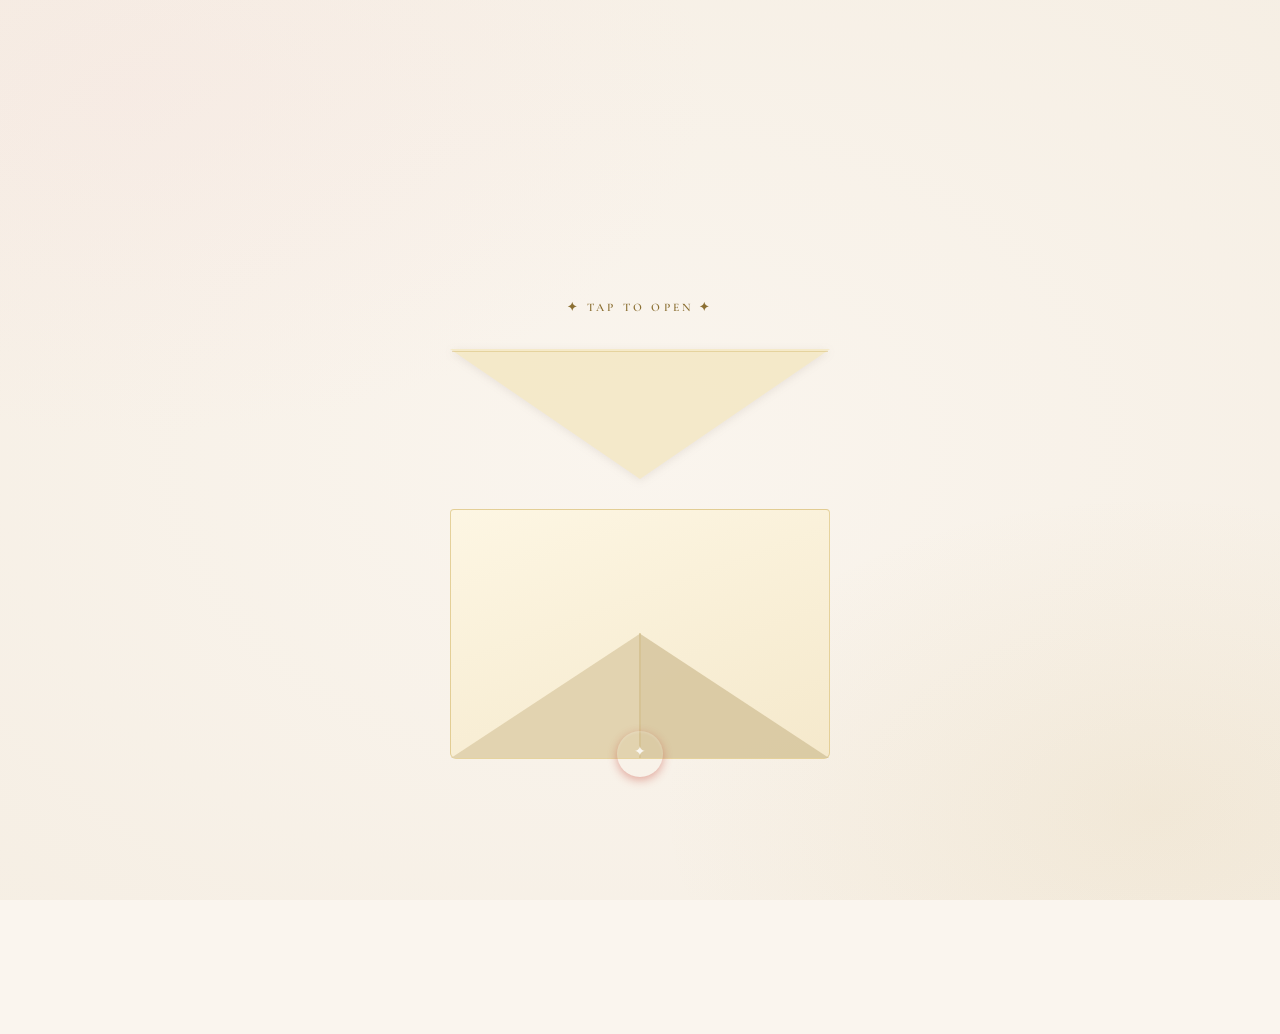
==== messages.html @ e613c17b "Add messages & collage pages, redesign site Introduce two new pages (messages.html and collage.html)" ====
<!DOCTYPE html>
<html lang="en">
<head>
  <meta charset="UTF-8">
  <meta name="viewport" content="width=device-width, initial-scale=1.0">
  <title>A Letter · To Say Something</title>
  <link rel="stylesheet" href="styles.css">
  <link rel="preconnect" href="https://fonts.googleapis.com">
  <link rel="preconnect" href="https://fonts.gstatic.com" crossorigin>
  <link href="https://fonts.googleapis.com/css2?family=Cormorant+Garamond:ital,wght@0,300;0,400;0,600;1,300;1,400&family=Bodoni+Moda:ital,opsz,wght@0,6..96,400;0,6..96,700;1,6..96,400&family=Herr+Von+Muellerhoff&family=IM+Fell+English:ital@0;1&display=swap" rel="stylesheet">

  <style>
    /* ── Layout ─────────────────────────────────────── */
    .messages-wrap {
      padding-bottom: 5rem;
    }

    .envelope-stage {
      display: flex;
      flex-direction: column;
      align-items: center;
      justify-content: center;
      min-height: calc(100vh - 80px);
      padding: 6rem 1.5rem 4rem;
      position: relative;
    }

    /* ── Hint label ─────────────────────────────────── */
    .open-hint {
      font-family: 'Cormorant Garamond', serif;
      font-size: .72rem;
      font-weight: 600;
      letter-spacing: .28em;
      text-transform: uppercase;
      color: var(--gold-dark);
      margin-bottom: 2rem;
      opacity: 1;
      transition: opacity .4s;
      animation: fade-up .7s .4s both;
    }
    .open-hint.hidden { opacity: 0; pointer-events: none; }

    /* ── Envelope shell ─────────────────────────────── */
    .envelope-scene {
      position: relative;
      width: 380px;
      cursor: pointer;
      animation: fade-up .8s .1s both;
      /* Keep scene tall enough to hold letter peeking above */
      padding-top: 160px;
    }

    /* The envelope body */
    .envelope {
      position: relative;
      width: 380px;
      height: 250px;
      border-radius: 4px 4px 6px 6px;
      background: linear-gradient(160deg, #fdf6e3 0%, #f5e9cc 100%);
      border: 1px solid rgba(201,168,76,.45);
      box-shadow: var(--shadow-md);
      overflow: visible;
    }

    /* ── Back fold triangles (bottom-left / bottom-right) ── */
    .envelope::before,
    .envelope::after {
      content: '';
      position: absolute;
      bottom: 0;
      width: 0;
      height: 0;
      z-index: 1;
    }
    /* bottom-left triangle */
    .envelope::before {
      left: 0;
      border-style: solid;
      border-width: 0 0 125px 190px;
      border-color: transparent transparent rgba(224,209,172,.9) transparent;
    }
    /* bottom-right triangle */
    .envelope::after {
      right: 0;
      border-style: solid;
      border-width: 125px 0 0 190px;
      border-color: transparent transparent transparent rgba(214,198,158,.85);
    }

    /* Bottom-center diamond seam */
    .env-seam {
      position: absolute;
      bottom: 0; left: 50%;
      transform: translateX(-50%);
      width: 1px; height: 125px;
      background: rgba(201,168,76,.25);
      z-index: 2;
    }

    /* ── Wax seal ───────────────────────────────────── */
    .wax-seal {
      position: absolute;
      bottom: -18px; left: 50%;
      transform: translateX(-50%);
      width: 46px; height: 46px;
      background: radial-gradient(circle at 38% 36%, #e05555, var(--red) 55%, #8b1a1a);
      border-radius: 50%;
      z-index: 10;
      display: flex;
      align-items: center;
      justify-content: center;
      box-shadow: 0 3px 10px rgba(192,57,43,.4), inset 0 1px 3px rgba(255,255,255,.2);
      transition: transform .3s, opacity .5s;
      font-size: .85rem;
      color: rgba(255,255,255,.85);
      font-family: 'Herr Von Muellerhoff', cursive;
      line-height: 1;
    }
    .envelope-scene.opened .wax-seal {
      opacity: 0;
      transform: translateX(-50%) scale(.6);
      pointer-events: none;
    }

    /* ── Flap ───────────────────────────────────────── */
    .env-flap-wrap {
      position: absolute;
      top: 0; left: 0;
      width: 380px;
      height: 130px; /* half-ish */
      overflow: visible;
      transform-origin: top center;
      transform-style: preserve-3d;
      transition: transform .65s cubic-bezier(.4,0,.2,1);
      z-index: 20;
    }

    .env-flap {
      width: 0;
      height: 0;
      border-style: solid;
      /* Triangle pointing down — forms the flap */
      border-width: 130px 190px 0 190px;
      border-color: rgba(245,233,201,.95) transparent transparent transparent;
      filter: drop-shadow(0 2px 4px rgba(107,93,79,.12));
    }

    /* Flap inner shadow line */
    .env-flap::after {
      content: '';
      position: absolute;
      top: -128px; left: -188px;
      width: 376px; height: 1px;
      background: rgba(201,168,76,.35);
    }

    /* When envelope is opened → rotate flap back 180° */
    .envelope-scene.opened .env-flap-wrap {
      transform: rotateX(180deg);
    }

    /* ── Letter inside ──────────────────────────────── */
    .letter-paper {
      position: absolute;
      bottom: 8px;
      left: 50%;
      transform: translateX(-50%);
      width: 340px;
      background: #fffdf7;
      border: 1px solid rgba(201,168,76,.2);
      border-radius: 3px;
      box-shadow: 0 2px 12px rgba(46,44,42,.1);
      z-index: 5;
      padding: 1.8rem 1.6rem 1.6rem;
      /* Hidden inside envelope by default */
      max-height: 0;
      overflow: hidden;
      opacity: 0;
      transition:
        max-height .0s,
        opacity .0s,
        transform .0s;
      transform: translateX(-50%) translateY(0);
    }

    /* Step 1: letter rises up out of envelope */
    .envelope-scene.rising .letter-paper {
      max-height: 600px;
      opacity: 1;
      transform: translateX(-50%) translateY(-180px);
      transition:
        transform .7s .55s cubic-bezier(.22,.84,.36,1),
        max-height .01s .54s,
        opacity .01s .54s;
    }

    /* Step 2: letter expands fully */
    .envelope-scene.opened .letter-paper {
      max-height: 800px;
      opacity: 1;
      transform: translateX(-50%) translateY(-180px);
      transition:
        transform .7s .55s cubic-bezier(.22,.84,.36,1),
        max-height .6s 1.1s cubic-bezier(.4,0,.2,1),
        opacity .01s .54s;
    }

    /* ── Letter content ─────────────────────────────── */
    .letter-inner {
      opacity: 0;
      transform: translateY(8px);
      transition: opacity .5s 1.5s, transform .5s 1.5s;
    }
    .envelope-scene.opened .letter-inner {
      opacity: 1;
      transform: translateY(0);
    }

    .letter-date {
      font-family: 'Cormorant Garamond', serif;
      font-size: .68rem;
      font-weight: 600;
      letter-spacing: .22em;
      text-transform: uppercase;
      color: var(--gold-dark);
      margin-bottom: 1rem;
    }

    .letter-salutation {
      font-family: 'Herr Von Muellerhoff', cursive;
      font-size: 1.9rem;
      color: var(--charcoal);
      margin-bottom: .8rem;
      line-height: 1.2;
    }

    .letter-body {
      font-size: 1rem;
      line-height: 1.85;
      color: var(--slate);
      font-style: italic;
    }
    .letter-body p + p { margin-top: .9rem; }

    /* Thin ruled lines behind text — stationery feel */
    .letter-body {
      background-image: repeating-linear-gradient(
        transparent,
        transparent 28px,
        rgba(201,168,76,.1) 28px,
        rgba(201,168,76,.1) 29px
      );
      background-position: 0 3px;
      padding-bottom: 2px;
    }

    .letter-closing {
      margin-top: 1.6rem;
      text-align: right;
    }
    .letter-closing p {
      font-family: 'Herr Von Muellerhoff', cursive;
      font-size: 1.7rem;
      color: var(--red);
      line-height: 1.3;
    }
    .letter-closing small {
      display: block;
      font-size: .66rem;
      letter-spacing: .16em;
      text-transform: uppercase;
      color: var(--ash);
      margin-top: .25rem;
    }

    /* Gold top rule on letter */
    .letter-top-rule {
      width: 100%;
      height: 2px;
      background: linear-gradient(90deg, transparent, var(--gold-light), transparent);
      margin-bottom: 1.2rem;
      border-radius: 2px;
    }

    /* ── Back-to-home button ────────────────────────── */
    .after-letter {
      margin-top: 2.4rem;
      opacity: 0;
      transform: translateY(10px);
      transition: opacity .5s 2s, transform .5s 2s;
      text-align: center;
    }
    .envelope-scene.opened .after-letter {
      opacity: 1;
      transform: translateY(0);
    }

    /* ── Pulse on idle envelope ─────────────────────── */
    @keyframes env-breathe {
      0%, 100% { transform: scale(1); }
      50%       { transform: scale(1.012); }
    }
    .envelope-scene:not(.rising):not(.opened) .envelope {
      animation: env-breathe 3s ease-in-out infinite;
    }

    /* ── Hover shimmer on seal ──────────────────────── */
    .envelope-scene:not(.rising):not(.opened):hover .wax-seal {
      transform: translateX(-50%) scale(1.12);
    }
  </style>
</head>
<body>

  <div class="petal-canvas" id="petalCanvas"></div>

  <nav class="site-nav">
    <a href="index.html" class="nav-brand">To Say Something</a>
    <ul class="nav-links">
      <li><a href="index.html">Home</a></li>
      <li><a href="collage.html">Memories</a></li>
      <li><a href="messages.html" class="active">Letters</a></li>
    </ul>
  </nav>

  <div class="page-wrapper messages-wrap">
    <div class="envelope-stage">

      <p class="open-hint" id="hint">✦ tap to open ✦</p>

      <!-- ════════════════════════════════════════ -->
      <!--  ENVELOPE SCENE                          -->
      <!-- ════════════════════════════════════════ -->
      <div class="envelope-scene" id="envelopeScene" onclick="openEnvelope()">

        <!-- Letter sits inside, behind the flap -->
        <div class="letter-paper" id="letterPaper">
          <div class="letter-top-rule"></div>
          <div class="letter-inner">
            <p class="letter-date">Placeholder date &nbsp;·&nbsp; Placeholder place</p>
            <p class="letter-salutation">Dear [Name],</p>
            <div class="letter-body">
              <p>
                This is a placeholder for the main letter. Replace this with something warm, personal,
                and full of the things you have been meaning to say.
              </p>
              <p>
                It can be long or short. Funny or tender. It can be about one moment or all of them
                at once. Write it however it comes out.
              </p>
              <p>
                Add more paragraphs here as needed — just duplicate the &lt;p&gt; tags above.
              </p>
            </div>
            <div class="letter-closing">
              <p>always yours,<br>[ your name ]</p>
              <small>✦ with every bit of love ✦</small>
            </div>
          </div>
        </div>

        <!-- Envelope body -->
        <div class="envelope">
          <div class="env-seam"></div>
        </div>

        <!-- Flap on top (z above envelope body) -->
        <div class="env-flap-wrap" id="envFlap">
          <div class="env-flap"></div>
        </div>

        <!-- Wax seal over the flap join -->
        <div class="wax-seal">✦</div>

      </div>
      <!-- /envelope-scene -->

      <div class="after-letter" id="afterLetter">
        <a href="index.html" class="btn btn-outline">← Back to Home</a>
      </div>

    </div>
  </div>

  <script>
    let opened = false;

    function openEnvelope() {
      if (opened) return;
      opened = true;

      const scene = document.getElementById('envelopeScene');
      const hint  = document.getElementById('hint');

      // Hide hint
      hint.classList.add('hidden');

      // Phase 1: flap opens + letter starts rising
      scene.classList.add('rising');

      // Phase 2: after flap is open, expand the letter fully
      setTimeout(() => {
        scene.classList.add('opened');
        // Remove onclick so nothing re-fires
        scene.onclick = null;
        scene.style.cursor = 'default';
      }, 700);
    }

    // ── Petals ───────────────────────────────────────────
    (function () {
      const canvas  = document.getElementById('petalCanvas');
      const symbols = ['✿', '❀', '·', '♡', '✦'];
      const colors  = ['#c9a84c', '#c0392b', '#b0aba4', '#e8cd87'];
      function spawn() {
        const el = document.createElement('span');
        el.className = 'petal';
        el.textContent = symbols[Math.floor(Math.random() * symbols.length)];
        el.style.left = Math.random() * 96 + '%';
        el.style.fontSize = (12 + Math.random() * 12) + 'px';
        el.style.color = colors[Math.floor(Math.random() * colors.length)];
        const dur = 14 + Math.random() * 10;
        el.style.setProperty('--drift', ((Math.random() - .5) * 100) + 'px');
        el.style.setProperty('--spin',  (Math.random() * 360) + 'deg');
        el.style.animationDuration = dur + 's';
        canvas.appendChild(el);
        setTimeout(() => { if (el.parentNode) canvas.removeChild(el); }, dur * 1000);
      }
      for (let i = 0; i < 10; i++) setTimeout(spawn, i * 900);
      setInterval(spawn, 2800);
    })();
  </script>

</body>
</html>
---- styles.css ----
/* ================================================
   TO SAY SOMETHING — Shared Styles
   Palette: Warm charcoal + gold + crimson accents
   on a soft pastel cream/parchment base
   ================================================ */

/* ------------------------------------------------
   ROOT VARIABLES
   ------------------------------------------------ */
:root {
    --charcoal:       #3a3028;
    --charcoal-mid:   #5c5048;
    --charcoal-light: #8a7e76;
    --gold:           #c4a355;
    --gold-bright:    #ddb96a;
    --gold-pale:      #eddfa8;
    --gold-muted-bg:  #f7f1e3;
    --gold-dark:      #8b6f32;
    --crimson:        #9e2d3a;
    --crimson-soft:   #be4a5a;
    --crimson-pale:   #f5d8db;

    --cream:          #faf5ee;
    --parchment:      #f4ece0;
    --warm-white:     #fdfaf5;
    --blush:          #f7e6e6;
    --lavender-pale:  #f0eaf5;
    --sage-pale:      #e8f0e8;
    --peach-pale:     #f5ece0;

    --card-shadow:    0 24px 64px rgba(58, 48, 40, 0.13), 0 4px 16px rgba(58, 48, 40, 0.07);
    --gold-ring:      0 0 0 1px rgba(196, 163, 85, 0.25);
    --border-gold:    1.5px solid var(--gold);
}

/* ------------------------------------------------
   RESET
   ------------------------------------------------ */
*, *::before, *::after {
    margin: 0;
    padding: 0;
    box-sizing: border-box;
}

html { height: 100%; }

body {
    font-family: 'Cormorant Garamond', Georgia, serif;
    background-color: var(--cream);
    color: var(--charcoal);
    line-height: 1.6;
    min-height: 100%;
}

/* ------------------------------------------------
   BACKGROUND ATMOSPHERE
   ------------------------------------------------ */
body::before {
    content: '';
    position: fixed;
    inset: 0;
    background:
        radial-gradient(ellipse 65% 55% at 10% 10%, rgba(245, 216, 219, 0.20) 0%, transparent 70%),
        radial-gradient(ellipse 55% 50% at 90% 90%, rgba(196, 163, 85, 0.10) 0%, transparent 70%),
        radial-gradient(ellipse 100% 100% at 50% 50%, var(--cream) 0%, var(--parchment) 100%);
    pointer-events: none;
    z-index: 0;
}

/* ------------------------------------------------
   PAGE FRAME — decorative gold border
   ------------------------------------------------ */
.page-frame {
    position: fixed;
    inset: 14px;
    border: 1px solid rgba(196, 163, 85, 0.20);
    pointer-events: none;
    z-index: 300;
}

/* Corner diamond accents */
.page-frame::before,
.page-frame::after {
    content: '';
    position: absolute;
    width: 6px;
    height: 6px;
    background: var(--gold);
    opacity: 0.45;
    transform: rotate(45deg);
}
.page-frame::before {
    top: -3px;
    left: -3px;
    box-shadow: calc(100vw - 27px) 0 0 rgba(196,163,85,0.45);
}
.page-frame::after {
    bottom: -3px;
    left: -3px;
    box-shadow: calc(100vw - 27px) 0 0 rgba(196,163,85,0.45);
}

/* ------------------------------------------------
   FALLING PETALS
   ------------------------------------------------ */
.petals-container {
    position: fixed;
    inset: 0;
    pointer-events: none;
    z-index: 1;
    overflow: hidden;
}

.petal {
    position: absolute;
    top: -6%;
    opacity: 0;
    font-family: 'Cormorant Garamond', serif;
    animation: petal-fall linear forwards;
    will-change: transform, opacity;
    user-select: none;
}

@keyframes petal-fall {
    0%   { transform: translateY(0)     translateX(0)    rotate(0deg);   opacity: 0; }
    6%   {                                                                opacity: 0.6; }
    25%  { transform: translateY(25vh)  translateX(18px) rotate(72deg);  }
    50%  { transform: translateY(52vh)  translateX(-9px) rotate(144deg); }
    75%  { transform: translateY(76vh)  translateX(14px) rotate(216deg); }
    94%  {                                                                opacity: 0.6; }
    100% { transform: translateY(110vh) translateX(-22px) rotate(360deg); opacity: 0; }
}

/* ================================================
   INDEX PAGE — MAIN CARD
   ================================================ */
.page-wrapper {
    position: relative;
    min-height: 100vh;
    display: flex;
    align-items: center;
    justify-content: center;
    padding: 2rem;
    z-index: 2;
}

.main-card {
    position: relative;
    background: var(--warm-white);
    border: var(--border-gold);
    border-radius: 3px;
    max-width: 520px;
    width: 100%;
    max-height: 90vh;
    overflow-y: auto;
    scrollbar-width: none;
    box-shadow: var(--card-shadow), var(--gold-ring);
    animation: card-enter 1.1s cubic-bezier(0.16, 1, 0.3, 1) both;
    z-index: 10;
}
.main-card::-webkit-scrollbar { display: none; }

/* Inner decorative ghost frame */
.main-card::after {
    content: '';
    position: absolute;
    inset: 22px;
    top: 28px;
    border: 0.5px solid rgba(196, 163, 85, 0.16);
    pointer-events: none;
    z-index: 0;
}

@keyframes card-enter {
    from { opacity: 0; transform: translateY(22px) scale(0.972); }
    to   { opacity: 1; transform: translateY(0)    scale(1);     }
}

/* Crimson ribbon at top */
.card-ribbon {
    height: 5px;
    background: linear-gradient(90deg, var(--crimson-soft), var(--crimson), var(--crimson-soft));
    flex-shrink: 0;
    position: relative;
}

/* Gold corner leaf ornaments */
.card-corner {
    position: absolute;
    color: var(--gold);
    font-size: 1.05rem;
    opacity: 0.60;
    line-height: 1;
    pointer-events: none;
    z-index: 2;
    font-family: serif;
}
.card-corner-tl { top: 11px; left: 11px; }
.card-corner-tr { top: 11px; right: 11px; transform: scaleX(-1); }
.card-corner-bl { bottom: 11px; left: 11px; transform: scaleY(-1); }
.card-corner-br { bottom: 11px; right: 11px; transform: scale(-1); }

/* ------------------------------------------------
   CARD BODY
   ------------------------------------------------ */
.card-body {
    padding: 2.4rem 3rem 2.8rem;
    text-align: center;
    position: relative;
    z-index: 1;
}

.card-date {
    font-family: 'Josefin Sans', sans-serif;
    font-weight: 300;
    font-size: 0.67rem;
    letter-spacing: 0.22em;
    color: var(--charcoal-light);
    text-transform: uppercase;
    margin-bottom: 1.5rem;
    animation: fade-up 0.8s ease-out 0.25s both;
}

.card-title {
    font-family: 'Pinyon Script', cursive;
    font-size: 5rem;
    font-weight: 400;
    color: var(--charcoal);
    line-height: 1.0;
    margin-bottom: 0.2rem;
    animation: fade-up 0.8s ease-out 0.42s both;
}

.card-tagline {
    font-family: 'Cormorant Garamond', serif;
    font-size: 0.93rem;
    font-style: italic;
    color: var(--crimson);
    font-weight: 300;
    letter-spacing: 0.04em;
    margin-bottom: 1.5rem;
    animation: fade-up 0.8s ease-out 0.58s both;
}

/* Gold ornament divider */
.divider {
    display: flex;
    align-items: center;
    gap: 0.8rem;
    margin: 0 auto 1.5rem;
    max-width: 180px;
    animation: fade-up 0.8s ease-out 0.68s both;
}
.divider::before,
.divider::after {
    content: '';
    flex: 1;
    height: 0.5px;
    background: linear-gradient(90deg, transparent, var(--gold), transparent);
}
.divider-icon {
    color: var(--gold);
    font-size: 0.58rem;
}

.card-note {
    font-size: 0.97rem;
    font-style: italic;
    line-height: 1.88;
    color: var(--charcoal-mid);
    max-width: 370px;
    margin: 0 auto 2rem;
    animation: fade-up 0.8s ease-out 0.78s both;
}

/* ------------------------------------------------
   CARD BUTTONS
   ------------------------------------------------ */
.card-nav {
    display: flex;
    flex-direction: column;
    gap: 0.7rem;
    margin-bottom: 2.2rem;
    animation: fade-up 0.8s ease-out 0.92s both;
}

.nav-btn {
    display: inline-flex;
    align-items: center;
    justify-content: center;
    gap: 0.55rem;
    padding: 0.82rem 2rem;
    text-decoration: none;
    font-family: 'Josefin Sans', sans-serif;
    font-weight: 300;
    font-size: 0.74rem;
    letter-spacing: 0.16em;
    text-transform: uppercase;
    border-radius: 2px;
    transition: all 0.32s ease;
}

.nav-btn-primary {
    background: var(--charcoal);
    color: var(--gold-bright);
    border: 1.5px solid var(--charcoal);
}
.nav-btn-primary:hover {
    background: #2c221d;
    border-color: var(--gold);
    color: var(--gold-pale);
    box-shadow: 0 6px 20px rgba(58, 48, 40, 0.28);
    transform: translateY(-2px);
}

.nav-btn-secondary {
    background: transparent;
    color: var(--charcoal);
    border: 1.5px solid var(--gold);
}
.nav-btn-secondary:hover {
    background: var(--crimson);
    color: #fff;
    border-color: var(--crimson);
    transform: translateY(-2px);
    box-shadow: 0 6px 20px rgba(158, 45, 58, 0.24);
}

.nav-btn-icon {
    font-size: 0.85rem;
    opacity: 0.8;
}

.card-signature {
    font-family: 'Pinyon Script', cursive;
    font-size: 1.9rem;
    color: var(--charcoal-light);
    animation: fade-up 0.8s ease-out 1.06s both;
}

/* ================================================
   SUB-PAGES (collage + messages)
   ================================================ */
.sub-page-wrapper {
    position: relative;
    min-height: 100vh;
    z-index: 2;
    padding: 3rem 2rem 3.5rem;
}

.sub-page-header {
    text-align: center;
    margin-bottom: 2.8rem;
    animation: fade-up 0.8s ease-out both;
}

.sub-page-title {
    font-family: 'Pinyon Script', cursive;
    font-size: 4rem;
    color: var(--charcoal);
    line-height: 1.05;
    margin-bottom: 0.35rem;
}

.sub-page-subtitle {
    font-family: 'Cormorant Garamond', serif;
    font-style: italic;
    font-size: 0.94rem;
    color: var(--charcoal-light);
    letter-spacing: 0.03em;
}

/* Thin crimson rule under header */
.header-rule {
    display: flex;
    align-items: center;
    gap: 0.75rem;
    max-width: 200px;
    margin: 0.9rem auto 0;
}
.header-rule::before,
.header-rule::after {
    content: '';
    flex: 1;
    height: 0.5px;
    background: var(--crimson);
    opacity: 0.38;
}
.header-rule-icon {
    color: var(--crimson);
    font-size: 0.52rem;
    opacity: 0.55;
}

/* ------------------------------------------------
   POLAROID PHOTO GRID
   ------------------------------------------------ */
.photo-grid {
    display: grid;
    grid-template-columns: repeat(3, 1fr);
    gap: 2.2rem;
    max-width: 900px;
    margin: 0 auto 2.8rem;
}

.polaroid {
    background: var(--warm-white);
    border: 1px solid rgba(196, 163, 85, 0.26);
    padding: 0.78rem 0.78rem 2rem;
    box-shadow:
        0 4px 16px rgba(58, 48, 40, 0.09),
        0 1px 4px  rgba(58, 48, 40, 0.05);
    transform: rotate(var(--rot));
    transition: transform 0.38s ease, box-shadow 0.38s ease;
    animation: fade-up 0.7s ease-out both;
    position: relative;
    z-index: 1;
}
.polaroid:hover {
    transform: rotate(0deg) translateY(-7px) scale(1.025);
    box-shadow: 0 18px 44px rgba(58, 48, 40, 0.17);
    z-index: 10;
}

/* Tape strip at top of polaroid */
.polaroid::before {
    content: '';
    position: absolute;
    top: -10px;
    left: 50%;
    transform: translateX(-50%) rotate(-0.5deg);
    width: 46px;
    height: 17px;
    background: rgba(196, 163, 85, 0.26);
    border-radius: 1px;
}

.polaroid:nth-child(1)  { --rot: -1.8deg; animation-delay: 0.04s; }
.polaroid:nth-child(2)  { --rot:  1.3deg; animation-delay: 0.12s; }
.polaroid:nth-child(3)  { --rot: -0.9deg; animation-delay: 0.20s; }
.polaroid:nth-child(4)  { --rot:  1.6deg; animation-delay: 0.28s; }
.polaroid:nth-child(5)  { --rot: -1.2deg; animation-delay: 0.36s; }
.polaroid:nth-child(6)  { --rot:  0.7deg; animation-delay: 0.44s; }
.polaroid:nth-child(7)  { --rot: -1.5deg; animation-delay: 0.52s; }
.polaroid:nth-child(8)  { --rot:  1.1deg; animation-delay: 0.60s; }
.polaroid:nth-child(9)  { --rot: -0.6deg; animation-delay: 0.68s; }

.photo-frame {
    width: 100%;
    aspect-ratio: 4 / 3;
    background: linear-gradient(135deg, var(--parchment) 0%, var(--blush) 100%);
    overflow: hidden;
    display: flex;
    align-items: center;
    justify-content: center;
}
.photo-frame img {
    width: 100%;
    height: 100%;
    object-fit: cover;
    display: block;
}
.photo-placeholder-text {
    font-family: 'Josefin Sans', sans-serif;
    font-size: 0.62rem;
    font-weight: 300;
    letter-spacing: 0.14em;
    text-transform: uppercase;
    color: var(--charcoal-light);
    opacity: 0.45;
}

.polaroid-caption {
    font-family: 'Cormorant Garamond', serif;
    font-style: italic;
    font-size: 0.80rem;
    color: var(--charcoal-mid);
    text-align: center;
    margin-top: 0.52rem;
    line-height: 1.4;
}

/* ================================================
   MESSAGES PAGE
   ================================================ */
.messages-list {
    max-width: 660px;
    margin: 0 auto;
    display: flex;
    flex-direction: column;
    gap: 1.4rem;
}

.message-card {
    background: var(--warm-white);
    border: 0.5px solid rgba(196, 163, 85, 0.28);
    border-left: 3px solid var(--crimson);
    border-radius: 0 3px 3px 0;
    padding: 1.8rem 2rem;
    box-shadow: 0 4px 18px rgba(58, 48, 40, 0.07);
    animation: fade-up 0.7s ease-out both;
    position: relative;
    transition: transform 0.3s ease, box-shadow 0.3s ease;
}
.message-card:hover {
    transform: translateX(5px);
    box-shadow: 0 8px 30px rgba(58, 48, 40, 0.12);
}

/* Small crimson diamond on the left seam */
.message-card::before {
    content: '✦';
    position: absolute;
    top: 50%;
    left: -9px;
    transform: translateY(-50%);
    font-size: 0.5rem;
    color: var(--crimson);
    background: var(--warm-white);
    padding: 3px 0;
    line-height: 1;
}

.message-card:nth-child(1) { animation-delay: 0.04s; }
.message-card:nth-child(2) { animation-delay: 0.14s; }
.message-card:nth-child(3) { animation-delay: 0.24s; }
.message-card:nth-child(4) { animation-delay: 0.34s; }
.message-card:nth-child(5) { animation-delay: 0.44s; }

.message-label {
    font-family: 'Josefin Sans', sans-serif;
    font-weight: 300;
    font-size: 0.62rem;
    letter-spacing: 0.22em;
    text-transform: uppercase;
    color: var(--gold-dark);
    margin-bottom: 0.42rem;
}

.message-title {
    font-family: 'Cormorant Garamond', serif;
    font-size: 1.38rem;
    font-weight: 600;
    color: var(--charcoal);
    margin-bottom: 0.7rem;
    line-height: 1.3;
}

.message-body {
    font-size: 0.97rem;
    font-style: italic;
    line-height: 1.88;
    color: var(--charcoal-mid);
}

.message-rule {
    margin: 0.95rem 0 0.7rem;
    border: none;
    border-top: 0.5px solid rgba(196, 163, 85, 0.20);
}

.message-footer-text {
    font-family: 'Josefin Sans', sans-serif;
    font-weight: 300;
    font-size: 0.62rem;
    letter-spacing: 0.12em;
    text-transform: uppercase;
    color: var(--charcoal-light);
}

/* ================================================
   SHARED — BACK BUTTON
   ================================================ */
.page-footer {
    text-align: center;
    margin-top: 0.8rem;
    padding-bottom: 1rem;
}

.back-btn {
    display: inline-flex;
    align-items: center;
    gap: 0.48rem;
    padding: 0.65rem 1.5rem;
    text-decoration: none;
    font-family: 'Josefin Sans', sans-serif;
    font-weight: 300;
    font-size: 0.7rem;
    letter-spacing: 0.16em;
    text-transform: uppercase;
    color: var(--charcoal);
    border: 1px solid var(--gold);
    border-radius: 2px;
    transition: all 0.3s ease;
}
.back-btn:hover {
    background: var(--charcoal);
    color: var(--gold-bright);
    border-color: var(--charcoal);
    transform: translateX(-3px);
}

/* ================================================
   SHARED ANIMATIONS
   ================================================ */
@keyframes fade-up {
    from { opacity: 0; transform: translateY(14px); }
    to   { opacity: 1; transform: translateY(0); }
}

/* ================================================
   RESPONSIVE
   ================================================ */
@media (max-width: 768px) {
    .card-body { padding: 2rem 2rem 2.4rem; }
    .card-title { font-size: 4rem; }
    .photo-grid { grid-template-columns: repeat(2, 1fr); gap: 1.6rem; }
    .sub-page-wrapper { padding: 2rem 1.5rem 2.5rem; }
}

@media (max-width: 480px) {
    .page-wrapper { padding: 1rem; }
    .card-body { padding: 1.8rem 1.5rem 2.2rem; }
    .card-title { font-size: 3.2rem; }
    .sub-page-title { font-size: 3rem; }
    .photo-grid { grid-template-columns: 1fr; gap: 1.2rem; }
    .message-card { padding: 1.4rem 1.4rem; }
}
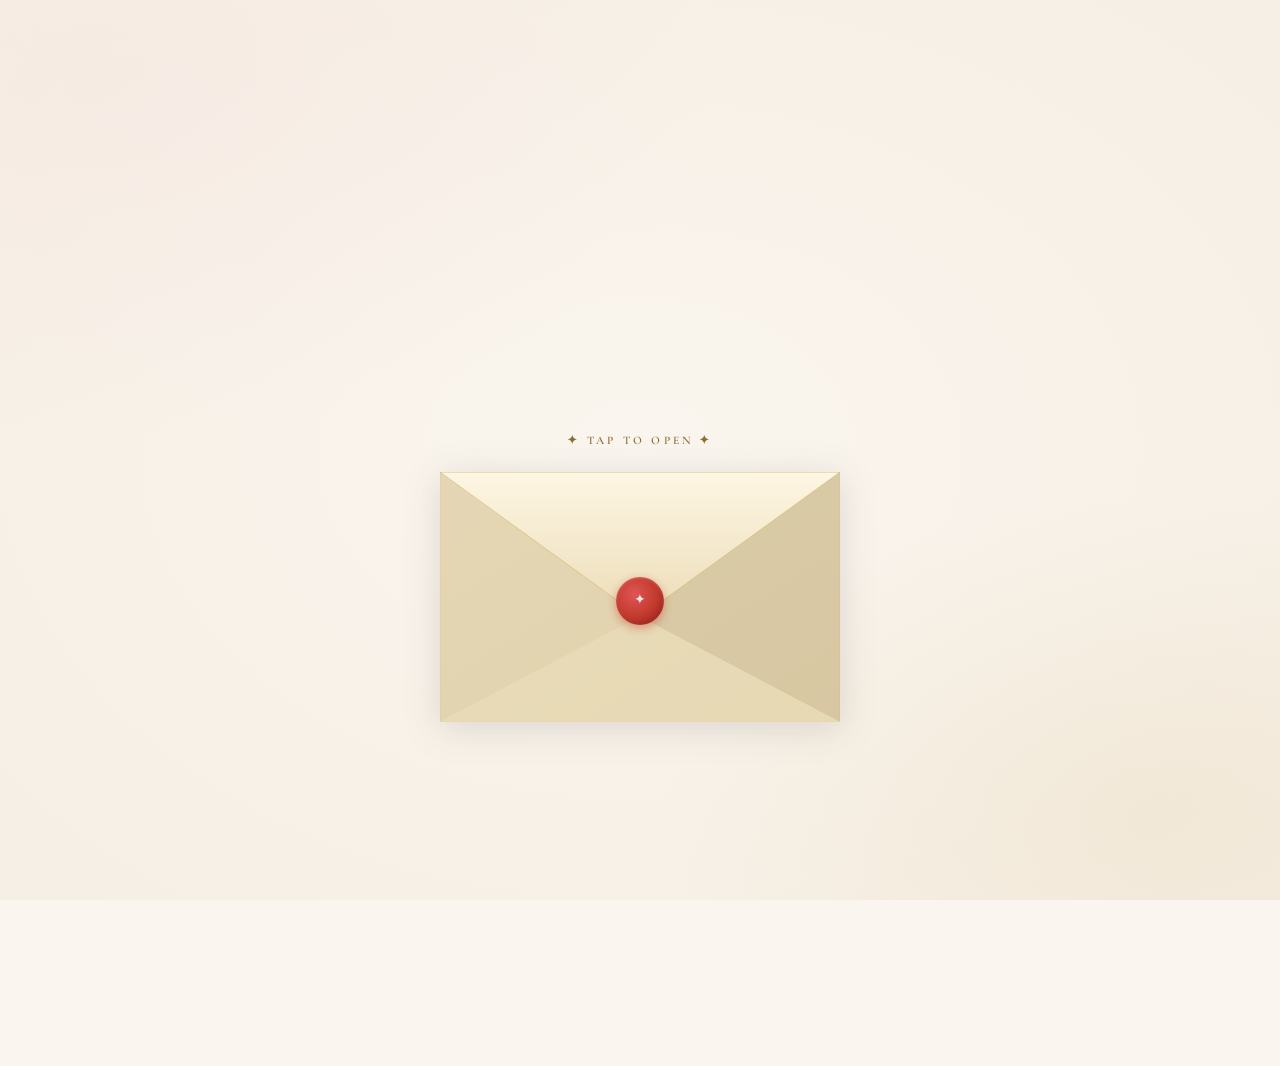
==== commit 38d07072: "update letter SVG" ====
--- a/messages.html
+++ b/messages.html
@@ -8,212 +8,118 @@
   <link rel="preconnect" href="https://fonts.googleapis.com">
   <link rel="preconnect" href="https://fonts.gstatic.com" crossorigin>
   <link href="https://fonts.googleapis.com/css2?family=Cormorant+Garamond:ital,wght@0,300;0,400;0,600;1,300;1,400&family=Bodoni+Moda:ital,opsz,wght@0,6..96,400;0,6..96,700;1,6..96,400&family=Herr+Von+Muellerhoff&family=IM+Fell+English:ital@0;1&display=swap" rel="stylesheet">
-
   <style>
-    /* ── Layout ─────────────────────────────────────── */
-    .messages-wrap {
-      padding-bottom: 5rem;
-    }
-
+
+    /* ── Stage: full-height centred column ───────────── */
     .envelope-stage {
+      min-height: 100vh;
       display: flex;
       flex-direction: column;
       align-items: center;
       justify-content: center;
-      min-height: calc(100vh - 80px);
-      padding: 6rem 1.5rem 4rem;
-      position: relative;
-    }
-
-    /* ── Hint label ─────────────────────────────────── */
-    .open-hint {
+      gap: 1.4rem;
+      padding: 7rem 1.5rem 5rem;
+    }
+
+    /* ── Hint ────────────────────────────────────────── */
+    #hint {
       font-family: 'Cormorant Garamond', serif;
       font-size: .72rem;
       font-weight: 600;
       letter-spacing: .28em;
       text-transform: uppercase;
       color: var(--gold-dark);
-      margin-bottom: 2rem;
-      opacity: 1;
+      animation: fade-up .7s .5s both;
       transition: opacity .4s;
-      animation: fade-up .7s .4s both;
-    }
-    .open-hint.hidden { opacity: 0; pointer-events: none; }
-
-    /* ── Envelope shell ─────────────────────────────── */
-    .envelope-scene {
+    }
+    #hint.hide { opacity: 0; pointer-events: none; }
+
+    /* ── Outer wrapper — sets the coordinate space ───── */
+    #scene {
       position: relative;
-      width: 380px;
+      width: 400px;
+      /* height grows to contain letter once opened */
+      animation: fade-up .8s .15s both;
       cursor: pointer;
-      animation: fade-up .8s .1s both;
-      /* Keep scene tall enough to hold letter peeking above */
-      padding-top: 160px;
-    }
-
-    /* The envelope body */
-    .envelope {
+    }
+
+    /* ── Letter paper ────────────────────────────────── */
+    #letter {
+      position: absolute;
+      left: 20px;
+      width: 360px;
+      background: #fffdf7;
+      border: 1px solid rgba(201,168,76,.25);
+      border-radius: 3px;
+      box-shadow: 0 2px 14px rgba(46,44,42,.12);
+      padding: 1.8rem 1.6rem 1.6rem;
+      box-sizing: border-box;
+      overflow: hidden;
+      /* Start: bottom of scene, z below envelope, clipped to 0 height */
+      bottom: 0;
+      max-height: 0;
+      opacity: 0;
+      z-index: 2;
+      transition: none;
+    }
+
+    /* ── Envelope body SVG ───────────────────────────── */
+    #env-svg {
       position: relative;
-      width: 380px;
-      height: 250px;
-      border-radius: 4px 4px 6px 6px;
-      background: linear-gradient(160deg, #fdf6e3 0%, #f5e9cc 100%);
-      border: 1px solid rgba(201,168,76,.45);
-      box-shadow: var(--shadow-md);
-      overflow: visible;
-    }
-
-    /* ── Back fold triangles (bottom-left / bottom-right) ── */
-    .envelope::before,
-    .envelope::after {
-      content: '';
+      display: block;
+      width: 400px;
+      z-index: 3;
+      filter: drop-shadow(0 6px 18px rgba(46,44,42,.14));
+    }
+
+    /* ── Flap SVG (separate, rotates open) ───────────── */
+    #flap-svg {
       position: absolute;
-      bottom: 0;
-      width: 0;
-      height: 0;
-      z-index: 1;
-    }
-    /* bottom-left triangle */
-    .envelope::before {
+      top: 0;
       left: 0;
-      border-style: solid;
-      border-width: 0 0 125px 190px;
-      border-color: transparent transparent rgba(224,209,172,.9) transparent;
-    }
-    /* bottom-right triangle */
-    .envelope::after {
-      right: 0;
-      border-style: solid;
-      border-width: 125px 0 0 190px;
-      border-color: transparent transparent transparent rgba(214,198,158,.85);
-    }
-
-    /* Bottom-center diamond seam */
-    .env-seam {
+      width: 400px;
+      z-index: 10;
+      transform-origin: top center;
+      transform-style: preserve-3d;
+      transition: transform .7s cubic-bezier(.4,0,.2,1);
+      pointer-events: none;
+    }
+
+    /* ── Wax seal ────────────────────────────────────── */
+    #seal {
       position: absolute;
-      bottom: 0; left: 50%;
-      transform: translateX(-50%);
-      width: 1px; height: 125px;
-      background: rgba(201,168,76,.25);
-      z-index: 2;
-    }
-
-    /* ── Wax seal ───────────────────────────────────── */
-    .wax-seal {
-      position: absolute;
-      bottom: -18px; left: 50%;
-      transform: translateX(-50%);
-      width: 46px; height: 46px;
-      background: radial-gradient(circle at 38% 36%, #e05555, var(--red) 55%, #8b1a1a);
+      top: calc(50% + 4px);   /* sits on the flap fold line */
+      left: 50%;
+      transform: translate(-50%, -50%);
+      width: 48px;
+      height: 48px;
+      background: radial-gradient(circle at 38% 36%, #e05555, #c0392b 55%, #7a1515);
       border-radius: 50%;
-      z-index: 10;
+      z-index: 15;
       display: flex;
       align-items: center;
       justify-content: center;
-      box-shadow: 0 3px 10px rgba(192,57,43,.4), inset 0 1px 3px rgba(255,255,255,.2);
-      transition: transform .3s, opacity .5s;
-      font-size: .85rem;
-      color: rgba(255,255,255,.85);
+      box-shadow: 0 3px 10px rgba(192,57,43,.45), inset 0 1px 3px rgba(255,255,255,.2);
+      font-size: .9rem;
+      color: rgba(255,255,255,.88);
       font-family: 'Herr Von Muellerhoff', cursive;
       line-height: 1;
-    }
-    .envelope-scene.opened .wax-seal {
+      transition: opacity .4s, transform .4s;
+    }
+
+    /* ── Letter content ──────────────────────────────── */
+    .letter-top-rule {
+      width: 100%;
+      height: 2px;
+      background: linear-gradient(90deg, transparent, var(--gold-light), transparent);
+      border-radius: 2px;
+      margin-bottom: 1.1rem;
+    }
+
+    #letter-inner {
       opacity: 0;
-      transform: translateX(-50%) scale(.6);
-      pointer-events: none;
-    }
-
-    /* ── Flap ───────────────────────────────────────── */
-    .env-flap-wrap {
-      position: absolute;
-      top: 0; left: 0;
-      width: 380px;
-      height: 130px; /* half-ish */
-      overflow: visible;
-      transform-origin: top center;
-      transform-style: preserve-3d;
-      transition: transform .65s cubic-bezier(.4,0,.2,1);
-      z-index: 20;
-    }
-
-    .env-flap {
-      width: 0;
-      height: 0;
-      border-style: solid;
-      /* Triangle pointing down — forms the flap */
-      border-width: 130px 190px 0 190px;
-      border-color: rgba(245,233,201,.95) transparent transparent transparent;
-      filter: drop-shadow(0 2px 4px rgba(107,93,79,.12));
-    }
-
-    /* Flap inner shadow line */
-    .env-flap::after {
-      content: '';
-      position: absolute;
-      top: -128px; left: -188px;
-      width: 376px; height: 1px;
-      background: rgba(201,168,76,.35);
-    }
-
-    /* When envelope is opened → rotate flap back 180° */
-    .envelope-scene.opened .env-flap-wrap {
-      transform: rotateX(180deg);
-    }
-
-    /* ── Letter inside ──────────────────────────────── */
-    .letter-paper {
-      position: absolute;
-      bottom: 8px;
-      left: 50%;
-      transform: translateX(-50%);
-      width: 340px;
-      background: #fffdf7;
-      border: 1px solid rgba(201,168,76,.2);
-      border-radius: 3px;
-      box-shadow: 0 2px 12px rgba(46,44,42,.1);
-      z-index: 5;
-      padding: 1.8rem 1.6rem 1.6rem;
-      /* Hidden inside envelope by default */
-      max-height: 0;
-      overflow: hidden;
-      opacity: 0;
-      transition:
-        max-height .0s,
-        opacity .0s,
-        transform .0s;
-      transform: translateX(-50%) translateY(0);
-    }
-
-    /* Step 1: letter rises up out of envelope */
-    .envelope-scene.rising .letter-paper {
-      max-height: 600px;
-      opacity: 1;
-      transform: translateX(-50%) translateY(-180px);
-      transition:
-        transform .7s .55s cubic-bezier(.22,.84,.36,1),
-        max-height .01s .54s,
-        opacity .01s .54s;
-    }
-
-    /* Step 2: letter expands fully */
-    .envelope-scene.opened .letter-paper {
-      max-height: 800px;
-      opacity: 1;
-      transform: translateX(-50%) translateY(-180px);
-      transition:
-        transform .7s .55s cubic-bezier(.22,.84,.36,1),
-        max-height .6s 1.1s cubic-bezier(.4,0,.2,1),
-        opacity .01s .54s;
-    }
-
-    /* ── Letter content ─────────────────────────────── */
-    .letter-inner {
-      opacity: 0;
-      transform: translateY(8px);
-      transition: opacity .5s 1.5s, transform .5s 1.5s;
-    }
-    .envelope-scene.opened .letter-inner {
-      opacity: 1;
-      transform: translateY(0);
+      transform: translateY(6px);
+      transition: opacity .5s, transform .5s;
     }
 
     .letter-date {
@@ -223,14 +129,14 @@
       letter-spacing: .22em;
       text-transform: uppercase;
       color: var(--gold-dark);
-      margin-bottom: 1rem;
+      margin-bottom: .9rem;
     }
 
     .letter-salutation {
       font-family: 'Herr Von Muellerhoff', cursive;
-      font-size: 1.9rem;
+      font-size: 2rem;
       color: var(--charcoal);
-      margin-bottom: .8rem;
+      margin-bottom: .7rem;
       line-height: 1.2;
     }
 
@@ -239,28 +145,22 @@
       line-height: 1.85;
       color: var(--slate);
       font-style: italic;
-    }
-    .letter-body p + p { margin-top: .9rem; }
-
-    /* Thin ruled lines behind text — stationery feel */
-    .letter-body {
       background-image: repeating-linear-gradient(
-        transparent,
-        transparent 28px,
-        rgba(201,168,76,.1) 28px,
-        rgba(201,168,76,.1) 29px
+        transparent, transparent 28px,
+        rgba(201,168,76,.1) 28px, rgba(201,168,76,.1) 29px
       );
-      background-position: 0 3px;
-      padding-bottom: 2px;
-    }
+      background-position: 0 4px;
+      padding-bottom: 4px;
+    }
+    .letter-body p + p { margin-top: .85rem; }
 
     .letter-closing {
-      margin-top: 1.6rem;
+      margin-top: 1.5rem;
       text-align: right;
     }
     .letter-closing p {
       font-family: 'Herr Von Muellerhoff', cursive;
-      font-size: 1.7rem;
+      font-size: 1.75rem;
       color: var(--red);
       line-height: 1.3;
     }
@@ -273,40 +173,31 @@
       margin-top: .25rem;
     }
 
-    /* Gold top rule on letter */
-    .letter-top-rule {
-      width: 100%;
-      height: 2px;
-      background: linear-gradient(90deg, transparent, var(--gold-light), transparent);
-      margin-bottom: 1.2rem;
-      border-radius: 2px;
-    }
-
-    /* ── Back-to-home button ────────────────────────── */
-    .after-letter {
-      margin-top: 2.4rem;
+    /* ── Back button ─────────────────────────────────── */
+    #back-btn {
       opacity: 0;
-      transform: translateY(10px);
-      transition: opacity .5s 2s, transform .5s 2s;
-      text-align: center;
-    }
-    .envelope-scene.opened .after-letter {
+      transform: translateY(8px);
+      transition: opacity .5s, transform .5s;
+      pointer-events: none;
+    }
+    #back-btn.show {
       opacity: 1;
       transform: translateY(0);
-    }
-
-    /* ── Pulse on idle envelope ─────────────────────── */
+      pointer-events: auto;
+    }
+
+    /* ── Idle breathe ────────────────────────────────── */
     @keyframes env-breathe {
       0%, 100% { transform: scale(1); }
-      50%       { transform: scale(1.012); }
-    }
-    .envelope-scene:not(.rising):not(.opened) .envelope {
-      animation: env-breathe 3s ease-in-out infinite;
-    }
-
-    /* ── Hover shimmer on seal ──────────────────────── */
-    .envelope-scene:not(.rising):not(.opened):hover .wax-seal {
-      transform: translateX(-50%) scale(1.12);
+      50%       { transform: scale(1.013); }
+    }
+    #scene.idle #env-svg { animation: env-breathe 3s ease-in-out infinite; }
+    #scene.idle:hover #seal { transform: translate(-50%, -50%) scale(1.12); }
+
+    /* responsive */
+    @media (max-width: 480px) {
+      #scene, #env-svg, #flap-svg { width: 310px; }
+      #letter { left: 15px; width: 280px; }
     }
   </style>
 </head>
@@ -323,59 +214,74 @@
     </ul>
   </nav>
 
-  <div class="page-wrapper messages-wrap">
+  <div class="page-wrapper">
     <div class="envelope-stage">
 
-      <p class="open-hint" id="hint">✦ tap to open ✦</p>
-
-      <!-- ════════════════════════════════════════ -->
-      <!--  ENVELOPE SCENE                          -->
-      <!-- ════════════════════════════════════════ -->
-      <div class="envelope-scene" id="envelopeScene" onclick="openEnvelope()">
-
-        <!-- Letter sits inside, behind the flap -->
-        <div class="letter-paper" id="letterPaper">
+      <p id="hint">✦ tap to open ✦</p>
+
+      <!-- ══════════════════════════════════════════════ -->
+      <!--  SCENE                                         -->
+      <!-- ══════════════════════════════════════════════ -->
+      <div id="scene" class="idle" onclick="openEnvelope()">
+
+        <!-- 1. Letter paper — lives BEHIND envelope in z -->
+        <div id="letter">
           <div class="letter-top-rule"></div>
-          <div class="letter-inner">
+          <div id="letter-inner">
             <p class="letter-date">Placeholder date &nbsp;·&nbsp; Placeholder place</p>
             <p class="letter-salutation">Dear [Name],</p>
             <div class="letter-body">
-              <p>
-                This is a placeholder for the main letter. Replace this with something warm, personal,
-                and full of the things you have been meaning to say.
-              </p>
-              <p>
-                It can be long or short. Funny or tender. It can be about one moment or all of them
-                at once. Write it however it comes out.
-              </p>
-              <p>
-                Add more paragraphs here as needed — just duplicate the &lt;p&gt; tags above.
-              </p>
+              <p>This is a placeholder for the main letter..</p>
             </div>
             <div class="letter-closing">
               <p>always yours,<br>[ your name ]</p>
-              <small>✦ with every bit of love ✦</small>
             </div>
           </div>
         </div>
 
-        <!-- Envelope body -->
-        <div class="envelope">
-          <div class="env-seam"></div>
-        </div>
-
-        <!-- Flap on top (z above envelope body) -->
-        <div class="env-flap-wrap" id="envFlap">
-          <div class="env-flap"></div>
-        </div>
-
-        <!-- Wax seal over the flap join -->
-        <div class="wax-seal">✦</div>
+        <!-- 2. Envelope body (SVG, drawn over the letter) -->
+        <svg id="env-svg" viewBox="0 0 400 250" xmlns="http://www.w3.org/2000/svg">
+          <!-- Main body rectangle -->
+          <rect x="0" y="0" width="400" height="250" rx="4" fill="url(#envGrad)" stroke="rgba(201,168,76,0.45)" stroke-width="1"/>
+          <!-- Left interior fold -->
+          <polygon points="0,0 0,250 200,145" fill="rgba(220,204,166,0.75)"/>
+          <!-- Right interior fold -->
+          <polygon points="400,0 400,250 200,145" fill="rgba(205,188,148,0.70)"/>
+          <!-- Bottom point fold -->
+          <polygon points="0,250 400,250 200,145" fill="rgba(230,215,178,0.85)"/>
+          <!-- Seam lines -->
+          <line x1="0" y1="0" x2="200" y2="145" stroke="rgba(201,168,76,0.22)" stroke-width="1"/>
+          <line x1="400" y1="0" x2="200" y2="145" stroke="rgba(201,168,76,0.22)" stroke-width="1"/>
+          <defs>
+            <linearGradient id="envGrad" x1="0" y1="0" x2="1" y2="1">
+              <stop offset="0%" stop-color="#fdf6e3"/>
+              <stop offset="100%" stop-color="#f0e2c0"/>
+            </linearGradient>
+          </defs>
+        </svg>
+
+        <!-- 3. Flap (separate SVG, rotates open around top edge) -->
+        <svg id="flap-svg" viewBox="0 0 400 145" xmlns="http://www.w3.org/2000/svg">
+          <!-- Flap triangle (points downward — V shape from top corners to centre bottom) -->
+          <polygon points="0,0 400,0 200,145" fill="url(#flapGrad)" stroke="rgba(201,168,76,0.4)" stroke-width="1" stroke-linejoin="round"/>
+          <!-- Subtle crease line at fold -->
+          <line x1="0" y1="0" x2="400" y2="0" stroke="rgba(201,168,76,0.35)" stroke-width="1"/>
+          <defs>
+            <linearGradient id="flapGrad" x1="0" y1="0" x2="0" y2="1">
+              <stop offset="0%" stop-color="#fdf6e3"/>
+              <stop offset="100%" stop-color="#ecddb8"/>
+            </linearGradient>
+          </defs>
+        </svg>
+
+        <!-- 4. Wax seal centred on the flap fold line -->
+        <div id="seal">✦</div>
 
       </div>
-      <!-- /envelope-scene -->
-
-      <div class="after-letter" id="afterLetter">
+      <!-- /scene -->
+
+      <!-- Back button — outside scene, shown by JS -->
+      <div id="back-btn">
         <a href="index.html" class="btn btn-outline">← Back to Home</a>
       </div>
 
@@ -383,31 +289,63 @@
   </div>
 
   <script>
-    let opened = false;
+    let hasOpened = false;
 
     function openEnvelope() {
-      if (opened) return;
-      opened = true;
-
-      const scene = document.getElementById('envelopeScene');
-      const hint  = document.getElementById('hint');
-
-      // Hide hint
-      hint.classList.add('hidden');
-
-      // Phase 1: flap opens + letter starts rising
-      scene.classList.add('rising');
-
-      // Phase 2: after flap is open, expand the letter fully
+      if (hasOpened) return;
+      hasOpened = true;
+
+      const scene  = document.getElementById('scene');
+      const hint   = document.getElementById('hint');
+      const flap   = document.getElementById('flap-svg');
+      const seal   = document.getElementById('seal');
+      const letter = document.getElementById('letter');
+      const inner  = document.getElementById('letter-inner');
+      const back   = document.getElementById('back-btn');
+
+      scene.classList.remove('idle');
+      scene.onclick = null;
+      scene.style.cursor = 'default';
+      hint.classList.add('hide');
+
+      /* ── Step 1 (0ms): flap opens + seal fades ─── */
+      flap.style.transition = 'transform .7s cubic-bezier(.4,0,.2,1)';
+      flap.style.transform  = 'rotateX(180deg)';
+      seal.style.opacity    = '0';
+      seal.style.transform  = 'translate(-50%, -50%) scale(.5)';
+
+      /* ── Step 2 (550ms): letter becomes visible and rises ── */
       setTimeout(() => {
-        scene.classList.add('opened');
-        // Remove onclick so nothing re-fires
-        scene.onclick = null;
-        scene.style.cursor = 'default';
-      }, 700);
-    }
-
-    // ── Petals ───────────────────────────────────────────
+        /* Reveal letter at current position (inside env), no animation yet */
+        letter.style.transition = 'none';
+        letter.style.maxHeight  = '600px';
+        letter.style.opacity    = '1';
+
+        /* Force reflow so the browser registers the height before animating */
+        letter.getBoundingClientRect();
+
+        /* Now animate the rise */
+        letter.style.transition = 'transform .65s cubic-bezier(.22,.84,.36,1), bottom .65s cubic-bezier(.22,.84,.36,1)';
+        letter.style.bottom     = '220px';
+      }, 550);
+
+      /* ── Step 3 (1200ms): letter expands to full height ─── */
+      setTimeout(() => {
+        letter.style.transition = 'max-height .55s cubic-bezier(.4,0,.2,1), transform .65s, bottom .65s';
+        /* max-height already 600px, no change needed — content just becomes readable */
+
+        /* Fade in the letter content */
+        inner.style.opacity   = '1';
+        inner.style.transform = 'translateY(0)';
+      }, 1200);
+
+      /* ── Step 4 (2000ms): show back button ─────────────── */
+      setTimeout(() => {
+        back.classList.add('show');
+      }, 2000);
+    }
+
+    /* ── Petals ─────────────────────────────────────────── */
     (function () {
       const canvas  = document.getElementById('petalCanvas');
       const symbols = ['✿', '❀', '·', '♡', '✦'];
@@ -421,7 +359,7 @@
         el.style.color = colors[Math.floor(Math.random() * colors.length)];
         const dur = 14 + Math.random() * 10;
         el.style.setProperty('--drift', ((Math.random() - .5) * 100) + 'px');
-        el.style.setProperty('--spin',  (Math.random() * 360) + 'deg');
+        el.style.setProperty('--spin', (Math.random() * 360) + 'deg');
         el.style.animationDuration = dur + 's';
         canvas.appendChild(el);
         setTimeout(() => { if (el.parentNode) canvas.removeChild(el); }, dur * 1000);
